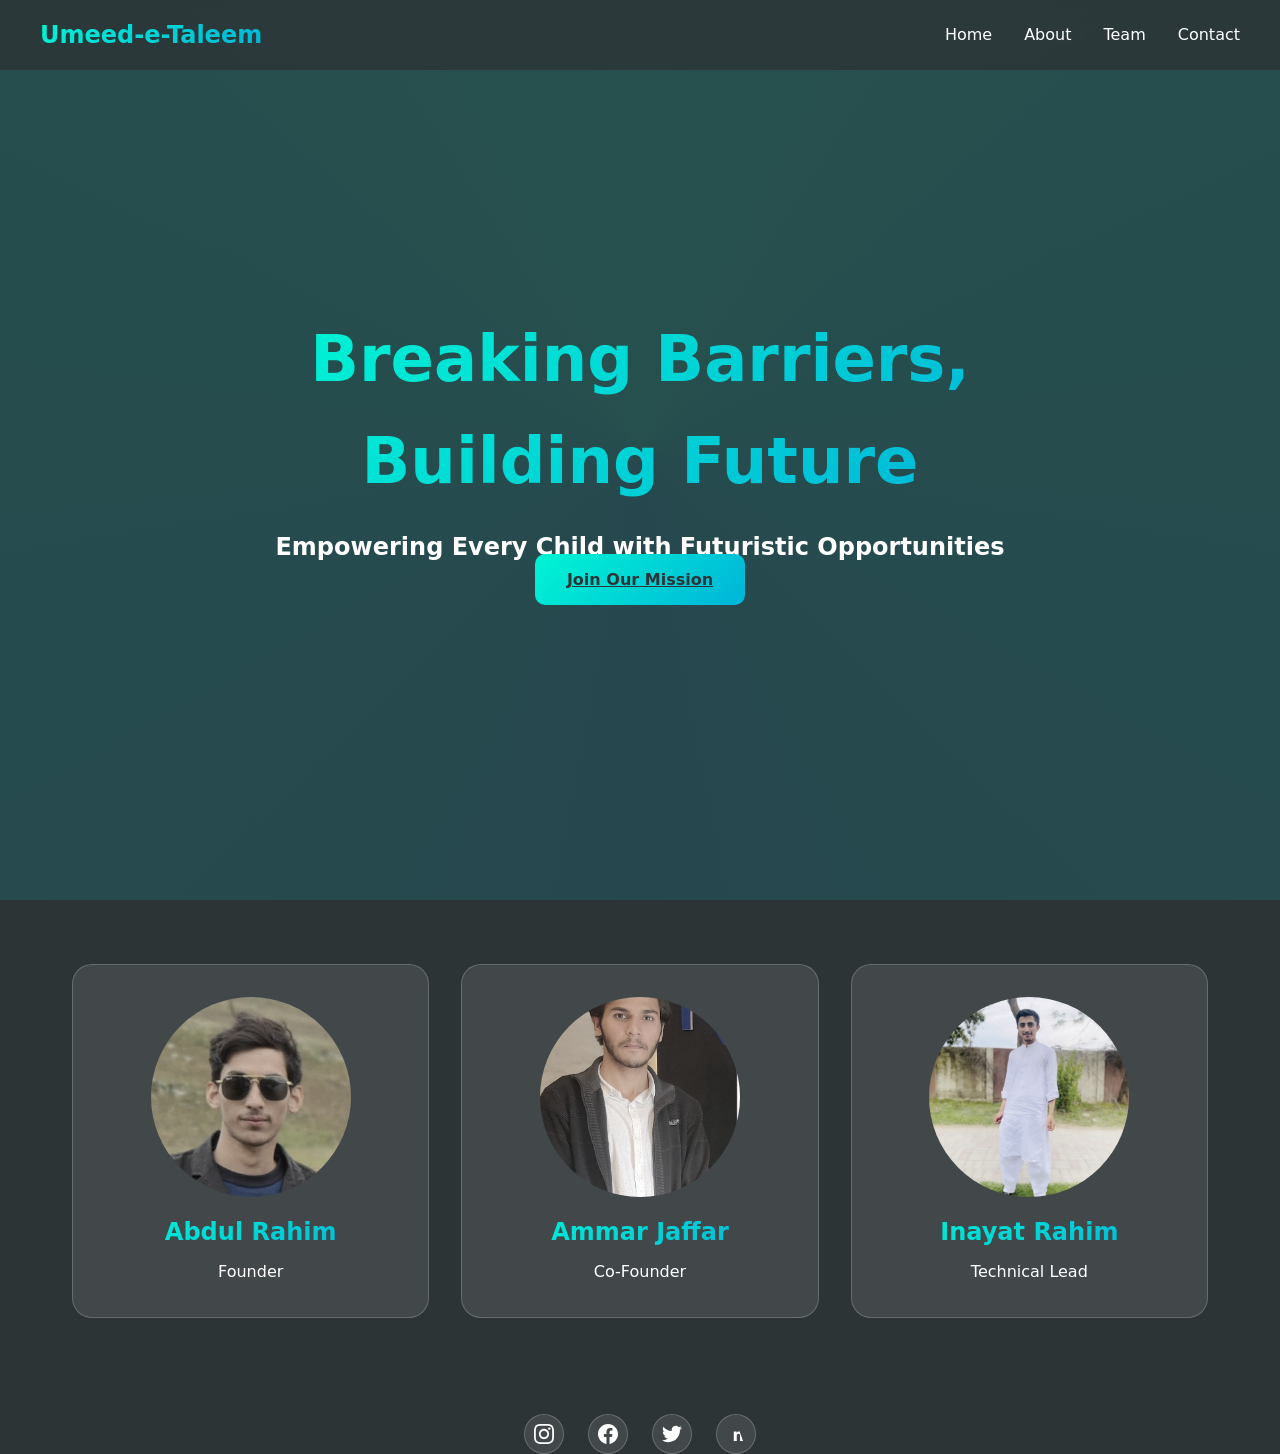
==== index.html @ 034bd218 "Rename code.html to index.html" ====
<!DOCTYPE html>
<html lang="en">
<head>
    <meta charset="UTF-8">
    <meta name="viewport" content="width=device-width, initial-scale=1.0">
    <title>Umeed-e-Taleem | Breaking Barriers, Building Future</title>
    <style>
        /* Modern CSS Reset */
        *, *::before, *::after {
            box-sizing: border-box;
            margin: 0;
            padding: 0;
        }

        :root {
            --primary: #2D3436;
            --accent: #00F5D4;
            --text: #ffffff;
            --gradient: linear-gradient(135deg, #00F5D4, #00B4D8);
            --glass: rgba(255, 255, 255, 0.1);
            --glass-border: rgba(255, 255, 255, 0.2);
        }

        @property --rotate {
            syntax: "<angle>";
            initial-value: 0deg;
            inherits: false;
        }

        body {
            font-family: 'Inter', system-ui, sans-serif;
            background: var(--primary);
            color: var(--text);
            line-height: 1.6;
            overflow-x: hidden;
        }

        /* Futuristic Navbar */
        .navbar {
            position: fixed;
            top: 0;
            width: 100%;
            backdrop-filter: blur(10px);
            background: rgba(45, 52, 54, 0.8);
            z-index: 1000;
            padding: 1rem;
        }

        .nav-container {
            max-width: 1200px;
            margin: 0 auto;
            display: flex;
            justify-content: space-between;
            align-items: center;
        }

        .logo {
            font-size: 1.5rem;
            font-weight: 700;
            background: var(--gradient);
            -webkit-background-clip: text;
            color: transparent;
        }

        .nav-links {
            display: flex;
            gap: 2rem;
            list-style: none;
        }

        .nav-links a {
            color: var(--text);
            text-decoration: none;
            position: relative;
            padding: 0.5rem 0;
        }

        .nav-links a::after {
            content: '';
            position: absolute;
            bottom: 0;
            left: 0;
            width: 100%;
            height: 2px;
            background: var(--gradient);
            transform: scaleX(0);
            transition: transform 0.3s ease;
        }

        .nav-links a:hover::after {
            transform: scaleX(1);
        }

        /* Hero Section */
        .hero {
            height: 100vh;
            display: flex;
            align-items: center;
            justify-content: center;
            position: relative;
            overflow: hidden;
        }

        .hero::before {
            content: '';
            position: absolute;
            width: 200%;
            height: 200%;
            background: conic-gradient(from var(--rotate), var(--accent), #00B4D8, var(--accent));
            animation: rotate 15s linear infinite;
            opacity: 0.15;
        }

        @keyframes rotate {
            to {
                --rotate: 360deg;
            }
        }

        .hero-content {
            text-align: center;
            z-index: 1;
            max-width: 800px;
            padding: 2rem;
        }

        .hero h1 {
            font-size: 4rem;
            margin-bottom: 1rem;
            background: var(--gradient);
            -webkit-background-clip: text;
            color: transparent;
        }

        /* Team Section */
        .team-container {
            display: grid;
            grid-template-columns: repeat(auto-fit, minmax(300px, 1fr));
            gap: 2rem;
            padding: 4rem 2rem;
            max-width: 1200px;
            margin: 0 auto;
        }

        .team-member {
            position: relative;
            background: var(--glass);
            border: 1px solid var(--glass-border);
            border-radius: 20px;
            padding: 2rem;
            backdrop-filter: blur(10px);
            transition: transform 0.3s ease;
        }

        .team-member:hover {
            transform: translateY(-10px);
        }

        .member-image {
            width: 200px;
            height: 200px;
            border-radius: 50%;
            margin: 0 auto 1rem;
            position: relative;
            overflow: hidden;
        }

        .member-image img {
            width: 100%;
            height: 100%;
            object-fit: cover;
            filter: grayscale(50%);
            transition: filter 0.3s ease;
        }

        .team-member:hover .member-image img {
            filter: grayscale(0%);
        }

        .member-info {
            text-align: center;
        }

        .member-info h3 {
            font-size: 1.5rem;
            margin-bottom: 0.5rem;
            background: var(--gradient);
            -webkit-background-clip: text;
            color: transparent;
        }

        /* Social Media Icons */
        .social-icons {
            display: flex;
            justify-content: center;
            gap: 1.5rem;
            margin-top: 2rem;
        }

        .social-icon {
            width: 40px;
            height: 40px;
            display: flex;
            align-items: center;
            justify-content: center;
            border-radius: 50%;
            background: var(--glass);
            border: 1px solid var(--glass-border);
            transition: transform 0.3s ease;
        }

        .social-icon:hover {
            transform: scale(1.2);
        }

        .social-icon svg {
            width: 20px;
            height: 20px;
            fill: var(--text);
        }

        /* Contact Form */
        .contact-form {
            max-width: 600px;
            margin: 4rem auto;
            padding: 2rem;
            background: var(--glass);
            border: 1px solid var(--glass-border);
            border-radius: 20px;
            backdrop-filter: blur(10px);
        }

        .form-group {
            margin-bottom: 1.5rem;
        }

        .form-group input,
        .form-group textarea {
            width: 100%;
            padding: 1rem;
            background: rgba(255, 255, 255, 0.05);
            border: 1px solid var(--glass-border);
            border-radius: 10px;
            color: var(--text);
            font-size: 1rem;
        }

        .form-group input:focus,
        .form-group textarea:focus {
            outline: none;
            border-color: var(--accent);
        }

        .btn {
            background: var(--gradient);
            color: var(--primary);
            padding: 1rem 2rem;
            border: none;
            border-radius: 10px;
            font-weight: bold;
            cursor: pointer;
            transition: transform 0.3s ease;
        }

        .btn:hover {
            transform: scale(1.05);
        }
    </style>
</head>
<body>
    <nav class="navbar">
        <div class="nav-container">
            <div class="logo">Umeed-e-Taleem</div>
            <ul class="nav-links">
                <li><a href="#home">Home</a></li>
                <li><a href="#about">About</a></li>
                <li><a href="#team">Team</a></li>
                <li><a href="#contact">Contact</a></li>
            </ul>
        </div>
    </nav>

    <section id="home" class="hero">
        <div class="hero-content">
            <h1>Breaking Barriers, Building Future</h1>
            <h2>Empowering Every Child with Futuristic Opportunities</h2>

            <a href="https://forms.gle/SZrfroZ43mqskNC88" target="_blank" class="btn">Join Our Mission</a>
        </div>
    </section>

    <section id="team" class="team-container">
        <div class="team-member">
            <div class="member-image">
                <img src="Rahim.jpg" alt="Abdul Rahim">
            </div>
            <div class="member-info">
                <h3>Abdul Rahim</h3>
                <p>Founder</p>
            </div>
        </div>
        <div class="team-member">
            <div class="member-image">
                <img src="Ammar.jpg" alt="Ammar Jaffar">
            </div>
            <div class="member-info">
                <h3>Ammar Jaffar</h3>
                <p>Co-Founder</p>
            </div>
        </div>
        <div class="team-member">
            <div class="member-image">
                <img src="me.jpg" alt="Inayat Rahim">
            </div>
            <div class="member-info">
                <h3>Inayat Rahim</h3>
                <p>Technical Lead</p>
            </div>
        </div>
    </section>

    <div class="social-icons">
        <a href="https://www.instagram.com/umeedetaleem.pk/" class="social-icon" target="_blank">
            <svg viewBox="0 0 24 24">
                <path d="M12 2.163c3.204 0 3.584.012 4.85.07 3.252.148 4.771 1.691 4.919 4.919.058 1.265.069 1.645.069 4.849 0 3.205-.012 3.584-.069 4.849-.149 3.225-1.664 4.771-4.919 4.919-1.266.058-1.644.07-4.85.07-3.204 0-3.584-.012-4.849-.07-3.26-.149-4.771-1.699-4.919-4.92-.058-1.265-.07-1.644-.07-4.849 0-3.204.013-3.583.07-4.849.149-3.227 1.664-4.771 4.919-4.919 1.266-.057 1.645-.069 4.849-.069zm0-2.163c-3.259 0-3.667.014-4.947.072-4.358.2-6.78 2.618-6.98 6.98-.059 1.281-.073 1.689-.073 4.948 0 3.259.014 3.668.072 4.948.2 4.358 2.618 6.78 6.98 6.98 1.281.058 1.689.072 4.948.072 3.259 0 3.668-.014 4.948-.072 4.354-.2 6.782-2.618 6.979-6.98.059-1.28.073-1.689.073-4.948 0-3.259-.014-3.667-.072-4.947-.196-4.354-2.617-6.78-6.979-6.98-1.281-.059-1.69-.073-4.949-.073zm0 5.838c-3.403 0-6.162 2.759-6.162 6.162s2.759 6.163 6.162 6.163 6.162-2.759 6.162-6.163c0-3.403-2.759-6.162-6.162-6.162zm0 10.162c-2.209 0-4-1.79-4-4 0-2.209 1.791-4 4-4s4 1.791 4 4c0 2.21-1.791 4-4 4zm6.406-11.845c-.796 0-1.441.645-1.441 1.44s.645 1.44 1.441 1.44c.795 0 1.439-.645 1.439-1.44s-.644-1.44-1.439-1.44z"/>
            </svg>
        </a>
        <a href="#" class="social-icon">
            <svg viewBox="0 0 24 24">
                <path d="M24 12.073c0-6.627-5.373-12-12-12s-12 5.373-12 12c0 5.99 4.388 10.954 10.125 11.854v-8.385H7.078v-3.47h3.047V9.43c0-3.007 1.792-4.669 4.533-4.669 1.312 0 2.686.235 2.686.235v2.953H15.83c-1.491 0-1.956.925-1.956 1.874v2.25h3.328l-.532 3.47h-2.796v8.385C19.612 23.027 24 18.062 24 12.073z"/>
            </svg>
        </a>
        <a href="https://www.facebook.com/umeedetaleem.pk/" class="social-icon" target="_blank">
            <svg viewBox="0 0 24 24">
                <path d="M23.953 4.57a10 10 0 01-2.825.775 4.958 4.958 0 002.163-2.723c-.951.555-2.005.959-3.127 1.184a4.92 4.92 0 00-8.384 4.482C7.69 8.095 4.067 6.13 1.64 3.162a4.822 4.822 0 00-.666 2.475c0 1.71.87 3.213 2.188 4.096a4.904 4.904 0 01-2.228-.616v.06a4.923 4.923 0 003.946 4.827 4.996 4.996 0 01-2.212.085 4.936 4.936 0 004.604 3.417 9.867 9.867 0 01-6.102 2.105c-.39 0-.779-.023-1.17-.067a13.995 13.995 0 007.557 2.209c9.053 0 13.998-7.496 13.998-13.985 0-.21 0-.42-.015-.63A9.935 9.935 0 0024 4.59z"/>
            </svg>
        </a>
        <a href="#" class="social-icon">
            <svg viewBox="0 0 24 24">
                <path d="M20.447 20.452h-3.554v-5.569c0-1.328-.027-3.037-1.852-3.037-1.853 0-2.136 1.445-2.136 2.939v5.667H9.351V9h3.414v1.561h.046c.477-.9 1.637-1.85 3.37-1.85 3.601
                <!-- Updated social icons section with consistent icon styles -->
    <div class="social-icons">
        <a href="https://twitter.com/umeedetaleem.pk/" class="social-icon" target="_blank">
            <svg viewBox="0 0 24 24">
                <path d="M12 2.163c3.204 0 3.584.012 4.85.07 3.252.148 4.771 1.691 4.919 4.919.058 1.265.069 1.645.069 4.849 0 3.205-.012 3.584-.069 4.849-.149 3.225-1.664 4.771-4.919 4.919-1.266.058-1.644.07-4.85.07-3.204 0-3.584-.012-4.849-.07-3.26-.149-4.771-1.699-4.919-4.92-.058-1.265-.07-1.644-.07-4.849 0-3.204.013-3.583.07-4.849.149-3.227 1.664-4.771 4.919-4.919 1.266-.057 1.645-.069 4.849-.069zm0-2.163c-3.259 0-3.667.014-4.947.072-4.358.2-6.78 2.618-6.98 6.98-.059 1.281-.073 1.689-.073 4.948 0 3.259.014 3.668.072 4.948.2 4.358 2.618 6.78 6.98 6.98 1.281.058 1.689.072 4.948.072 3.259 0 3.668-.014 4.948-.072 4.354-.2 6.782-2.618 6.979-6.98.059-1.28.073-1.689.073-4.948 0-3.259-.014-3.667-.072-4.947-.196-4.354-2.617-6.78-6.979-6.98-1.281-.059-1.69-.073-4.949-.073zm0 5.838c-3.403 0-6.162 2.759-6.162 6.162s2.759 6.163 6.162 6.163 6.162-2.759 6.162-6.163c0-3.403-2.759-6.162-6.162-6.162zm0 10.162c-2.209 0-4-1.79-4-4 0-2.209 1.791-4 4-4s4 1.791 4 4c0 2.21-1.791 4-4 4zm6.406-11.845c-.796 0-1.441.645-1.441 1.44s.645 1.44 1.441 1.44c.795 0 1.439-.645 1.439-1.44s-.644-1.44-1.439-1.44z"/>
            </svg>
        </a>
        <a href="#" class="social-icon">
            <svg viewBox="0 0 24 24">
                <path d="M24 12.073c0-6.627-5.373-12-12-12s-12 5.373-12 12c0 5.99 4.388 10.954 10.125 11.854v-8.385H7.078v-3.47h3.047V9.43c0-3.007 1.792-4.669 4.533-4.669 1.312 0 2.686.235 2.686.235v2.953H15.83c-1.491 0-1.956.925-1.956 1.874v2.25h3.328l-.532 3.47h-2.796v8.385C19.612 23.027 24 18.062 24 12.073z"/>
            </svg>
        </a>
        <svg xmlns="http://www.w3.org/2000/svg" x="0px" y="0px" width="20" height="50" viewBox="0 0 20 20">
<path d="M 9 4 C 6.2504839 4 4 6.2504839 4 9 L 4 41 C 4 43.749516 6.2504839 46 9 46 L 41 46 C 43.749516 46 46 43.749516 46 41 L 46 9 C 46 6.2504839 43.749516 4 41 4 L 9 4 z M 9 6 L 41 6 C 42.668484 6 44 7.3315161 44 9 L 44 41 C 44 42.668484 42.668484 44 41 44 L 9 44 C 7.3315161 44 6 42.668484 6 41 L 6 9 C 6 7.3315161 7.3315161 6 9 6 z M 14 11.011719 C 12.904779 11.011719 11.919219 11.339079 11.189453 11.953125 C 10.459687 12.567171 10.011719 13.484511 10.011719 14.466797 C 10.011719 16.333977 11.631285 17.789609 13.691406 17.933594 A 0.98809878 0.98809878 0 0 0 13.695312 17.935547 A 0.98809878 0.98809878 0 0 0 14 17.988281 C 16.27301 17.988281 17.988281 16.396083 17.988281 14.466797 A 0.98809878 0.98809878 0 0 0 17.986328 14.414062 C 17.884577 12.513831 16.190443 11.011719 14 11.011719 z M 14 12.988281 C 15.392231 12.988281 15.94197 13.610038 16.001953 14.492188 C 15.989803 15.348434 15.460091 16.011719 14 16.011719 C 12.614594 16.011719 11.988281 15.302225 11.988281 14.466797 C 11.988281 14.049083 12.140703 13.734298 12.460938 13.464844 C 12.78117 13.19539 13.295221 12.988281 14 12.988281 z M 11 19 A 1.0001 1.0001 0 0 0 10 20 L 10 39 A 1.0001 1.0001 0 0 0 11 40 L 17 40 A 1.0001 1.0001 0 0 0 18 39 L 18 33.134766 L 18 20 A 1.0001 1.0001 0 0 0 17 19 L 11 19 z M 20 19 A 1.0001 1.0001 0 0 0 19 20 L 19 39 A 1.0001 1.0001 0 0 0 20 40 L 26 40 A 1.0001 1.0001 0 0 0 27 39 L 27 29 C 27 28.170333 27.226394 27.345035 27.625 26.804688 C 28.023606 26.264339 28.526466 25.940057 29.482422 25.957031 C 30.468166 25.973981 30.989999 26.311669 31.384766 26.841797 C 31.779532 27.371924 32 28.166667 32 29 L 32 39 A 1.0001 1.0001 0 0 0 33 40 L 39 40 A 1.0001 1.0001 0 0 0 40 39 L 40 28.261719 C 40 25.300181 39.122788 22.95433 37.619141 21.367188 C 36.115493 19.780044 34.024172 19 31.8125 19 C 29.710483 19 28.110853 19.704889 27 20.423828 L 27 20 A 1.0001 1.0001 0 0 0 26 19 L 20 19 z M 12 21 L 16 21 L 16 33.134766 L 16 38 L 12 38 L 12 21 z M 21 21 L 25 21 L 25 22.560547 A 1.0001 1.0001 0 0 0 26.798828 23.162109 C 26.798828 23.162109 28.369194 21 31.8125 21 C 33.565828 21 35.069366 21.582581 36.167969 22.742188 C 37.266572 23.901794 38 25.688257 38 28.261719 L 38 38 L 34 38 L 34 29 C 34 27.833333 33.720468 26.627107 32.990234 25.646484 C 32.260001 24.665862 31.031834 23.983076 29.517578 23.957031 C 27.995534 23.930001 26.747519 24.626988 26.015625 25.619141 C 25.283731 26.611293 25 27.829667 25 29 L 25 38 L 21 38 L 21 21 z"></path>
</svg>
</a>
    </div>
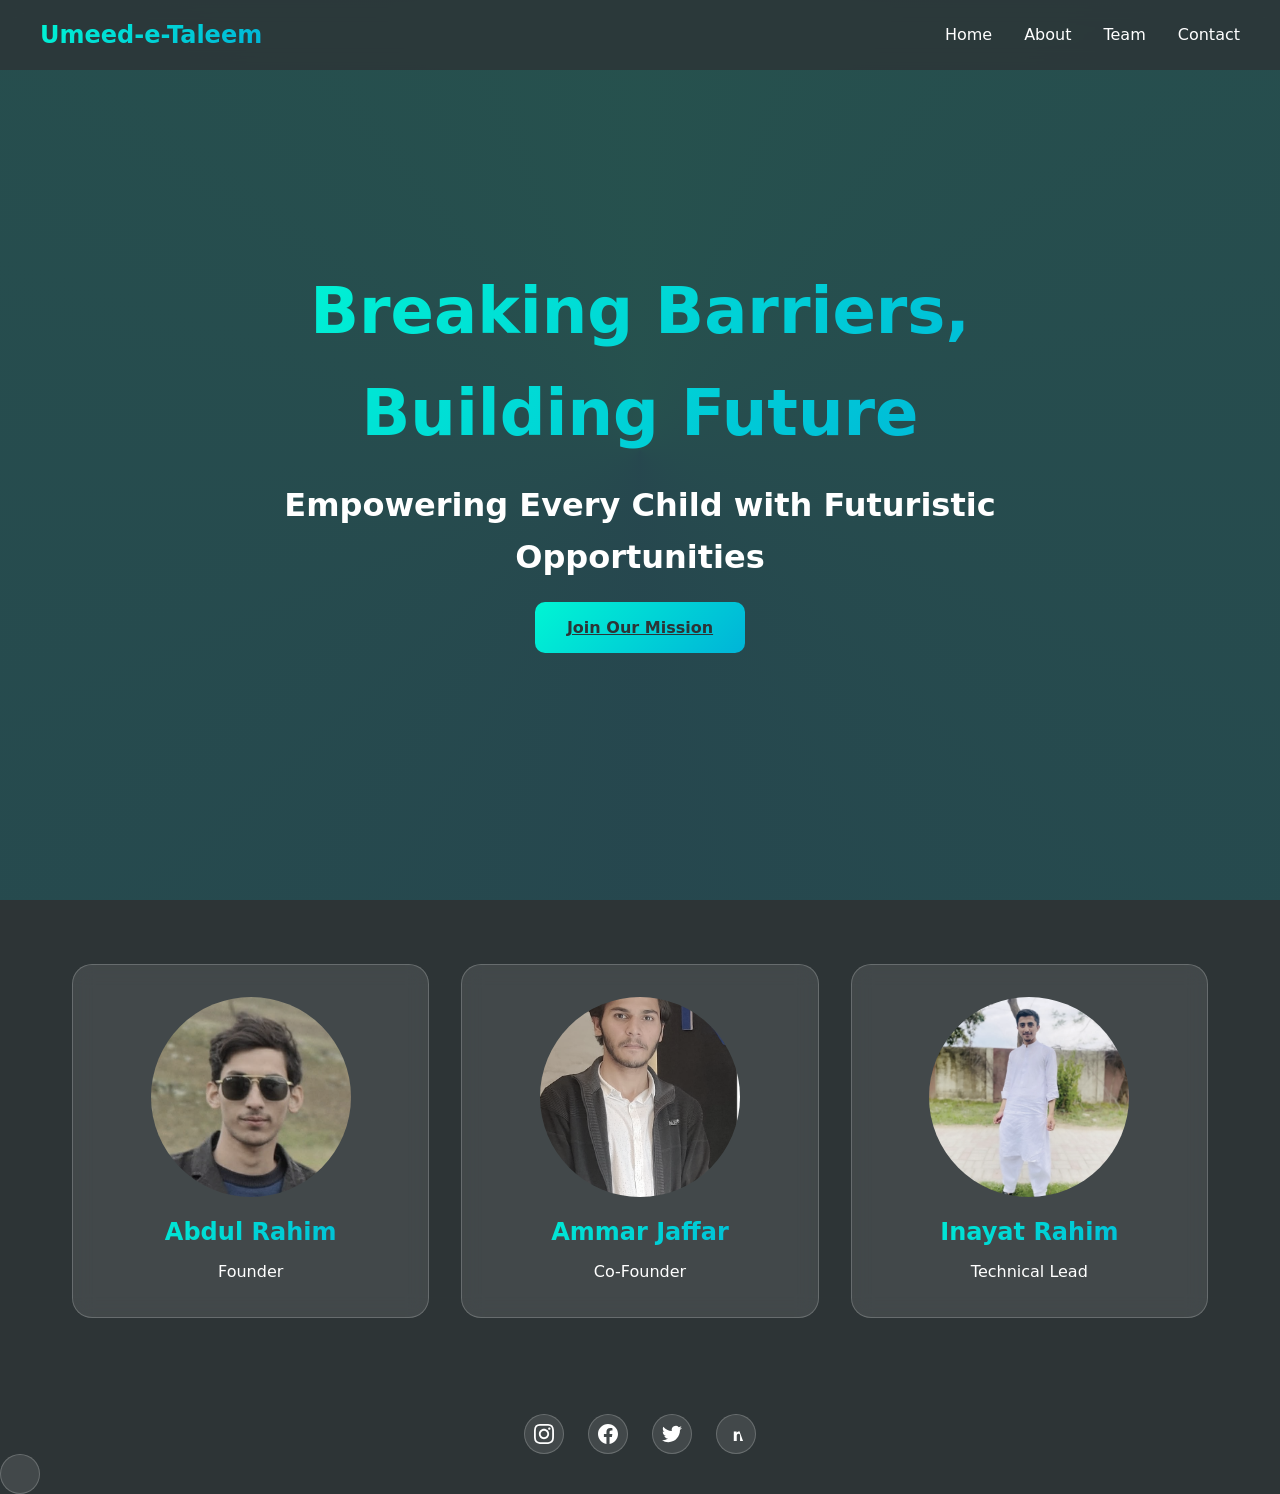
==== commit d3107bdb: "Update index.html" ====
--- a/index.html
+++ b/index.html
@@ -132,6 +132,11 @@
             color: transparent;
         }
 
+        .hero h2 {
+            font-size: 2rem;
+            margin-bottom: 2rem;
+        }
+
         /* Team Section */
         .team-container {
             display: grid;
@@ -264,6 +269,52 @@
 
         .btn:hover {
             transform: scale(1.05);
+        }
+
+        /* Responsive Styles */
+        @media (max-width: 768px) {
+            .hero h1 {
+                font-size: 2.5rem;
+            }
+
+            .hero h2 {
+                font-size: 1.5rem;
+            }
+
+            .nav-links {
+                gap: 1rem;
+            }
+
+            .logo {
+                font-size: 1.2rem;
+            }
+
+            .team-container {
+                grid-template-columns: repeat(auto-fit, minmax(250px, 1fr));
+            }
+        }
+
+        @media (max-width: 480px) {
+            .hero h1 {
+                font-size: 2rem;
+            }
+
+            .hero h2 {
+                font-size: 1.2rem;
+            }
+
+            .nav-links {
+                flex-direction: column;
+                gap: 0.5rem;
+            }
+
+            .logo {
+                font-size: 1rem;
+            }
+
+            .team-container {
+                grid-template-columns: repeat(auto-fit, minmax(200px, 1fr));
+            }
         }
     </style>
 </head>
@@ -284,7 +335,6 @@
         <div class="hero-content">
             <h1>Breaking Barriers, Building Future</h1>
             <h2>Empowering Every Child with Futuristic Opportunities</h2>
-
             <a href="https://forms.gle/SZrfroZ43mqskNC88" target="_blank" class="btn">Join Our Mission</a>
         </div>
     </section>
@@ -345,13 +395,4 @@
                 <path d="M12 2.163c3.204 0 3.584.012 4.85.07 3.252.148 4.771 1.691 4.919 4.919.058 1.265.069 1.645.069 4.849 0 3.205-.012 3.584-.069 4.849-.149 3.225-1.664 4.771-4.919 4.919-1.266.058-1.644.07-4.85.07-3.204 0-3.584-.012-4.849-.07-3.26-.149-4.771-1.699-4.919-4.92-.058-1.265-.07-1.644-.07-4.849 0-3.204.013-3.583.07-4.849.149-3.227 1.664-4.771 4.919-4.919 1.266-.057 1.645-.069 4.849-.069zm0-2.163c-3.259 0-3.667.014-4.947.072-4.358.2-6.78 2.618-6.98 6.98-.059 1.281-.073 1.689-.073 4.948 0 3.259.014 3.668.072 4.948.2 4.358 2.618 6.78 6.98 6.98 1.281.058 1.689.072 4.948.072 3.259 0 3.668-.014 4.948-.072 4.354-.2 6.782-2.618 6.979-6.98.059-1.28.073-1.689.073-4.948 0-3.259-.014-3.667-.072-4.947-.196-4.354-2.617-6.78-6.979-6.98-1.281-.059-1.69-.073-4.949-.073zm0 5.838c-3.403 0-6.162 2.759-6.162 6.162s2.759 6.163 6.162 6.163 6.162-2.759 6.162-6.163c0-3.403-2.759-6.162-6.162-6.162zm0 10.162c-2.209 0-4-1.79-4-4 0-2.209 1.791-4 4-4s4 1.791 4 4c0 2.21-1.791 4-4 4zm6.406-11.845c-.796 0-1.441.645-1.441 1.44s.645 1.44 1.441 1.44c.795 0 1.439-.645 1.439-1.44s-.644-1.44-1.439-1.44z"/>
             </svg>
         </a>
-        <a href="#" class="social-icon">
-            <svg viewBox="0 0 24 24">
-                <path d="M24 12.073c0-6.627-5.373-12-12-12s-12 5.373-12 12c0 5.99 4.388 10.954 10.125 11.854v-8.385H7.078v-3.47h3.047V9.43c0-3.007 1.792-4.669 4.533-4.669 1.312 0 2.686.235 2.686.235v2.953H15.83c-1.491 0-1.956.925-1.956 1.874v2.25h3.328l-.532 3.47h-2.796v8.385C19.612 23.027 24 18.062 24 12.073z"/>
-            </svg>
-        </a>
-        <svg xmlns="http://www.w3.org/2000/svg" x="0px" y="0px" width="20" height="50" viewBox="0 0 20 20">
-<path d="M 9 4 C 6.2504839 4 4 6.2504839 4 9 L 4 41 C 4 43.749516 6.2504839 46 9 46 L 41 46 C 43.749516 46 46 43.749516 46 41 L 46 9 C 46 6.2504839 43.749516 4 41 4 L 9 4 z M 9 6 L 41 6 C 42.668484 6 44 7.3315161 44 9 L 44 41 C 44 42.668484 42.668484 44 41 44 L 9 44 C 7.3315161 44 6 42.668484 6 41 L 6 9 C 6 7.3315161 7.3315161 6 9 6 z M 14 11.011719 C 12.904779 11.011719 11.919219 11.339079 11.189453 11.953125 C 10.459687 12.567171 10.011719 13.484511 10.011719 14.466797 C 10.011719 16.333977 11.631285 17.789609 13.691406 17.933594 A 0.98809878 0.98809878 0 0 0 13.695312 17.935547 A 0.98809878 0.98809878 0 0 0 14 17.988281 C 16.27301 17.988281 17.988281 16.396083 17.988281 14.466797 A 0.98809878 0.98809878 0 0 0 17.986328 14.414062 C 17.884577 12.513831 16.190443 11.011719 14 11.011719 z M 14 12.988281 C 15.392231 12.988281 15.94197 13.610038 16.001953 14.492188 C 15.989803 15.348434 15.460091 16.011719 14 16.011719 C 12.614594 16.011719 11.988281 15.302225 11.988281 14.466797 C 11.988281 14.049083 12.140703 13.734298 12.460938 13.464844 C 12.78117 13.19539 13.295221 12.988281 14 12.988281 z M 11 19 A 1.0001 1.0001 0 0 0 10 20 L 10 39 A 1.0001 1.0001 0 0 0 11 40 L 17 40 A 1.0001 1.0001 0 0 0 18 39 L 18 33.134766 L 18 20 A 1.0001 1.0001 0 0 0 17 19 L 11 19 z M 20 19 A 1.0001 1.0001 0 0 0 19 20 L 19 39 A 1.0001 1.0001 0 0 0 20 40 L 26 40 A 1.0001 1.0001 0 0 0 27 39 L 27 29 C 27 28.170333 27.226394 27.345035 27.625 26.804688 C 28.023606 26.264339 28.526466 25.940057 29.482422 25.957031 C 30.468166 25.973981 30.989999 26.311669 31.384766 26.841797 C 31.779532 27.371924 32 28.166667 32 29 L 32 39 A 1.0001 1.0001 0 0 0 33 40 L 39 40 A 1.0001 1.0001 0 0 0 40 39 L 40 28.261719 C 40 25.300181 39.122788 22.95433 37.619141 21.367188 C 36.115493 19.780044 34.024172 19 31.8125 19 C 29.710483 19 28.110853 19.704889 27 20.423828 L 27 20 A 1.0001 1.0001 0 0 0 26 19 L 20 19 z M 12 21 L 16 21 L 16 33.134766 L 16 38 L 12 38 L 12 21 z M 21 21 L 25 21 L 25 22.560547 A 1.0001 1.0001 0 0 0 26.798828 23.162109 C 26.798828 23.162109 28.369194 21 31.8125 21 C 33.565828 21 35.069366 21.582581 36.167969 22.742188 C 37.266572 23.901794 38 25.688257 38 28.261719 L 38 38 L 34 38 L 34 29 C 34 27.833333 33.720468 26.627107 32.990234 25.646484 C 32.260001 24.665862 31.031834 23.983076 29.517578 23.957031 C 27.995534 23.930001 26.747519 24.626988 26.015625 25.619141 C 25.283731 26.611293 25 27.829667 25 29 L 25 38 L 21 38 L 21 21 z"></path>
-</svg>
-</a>
     </div>
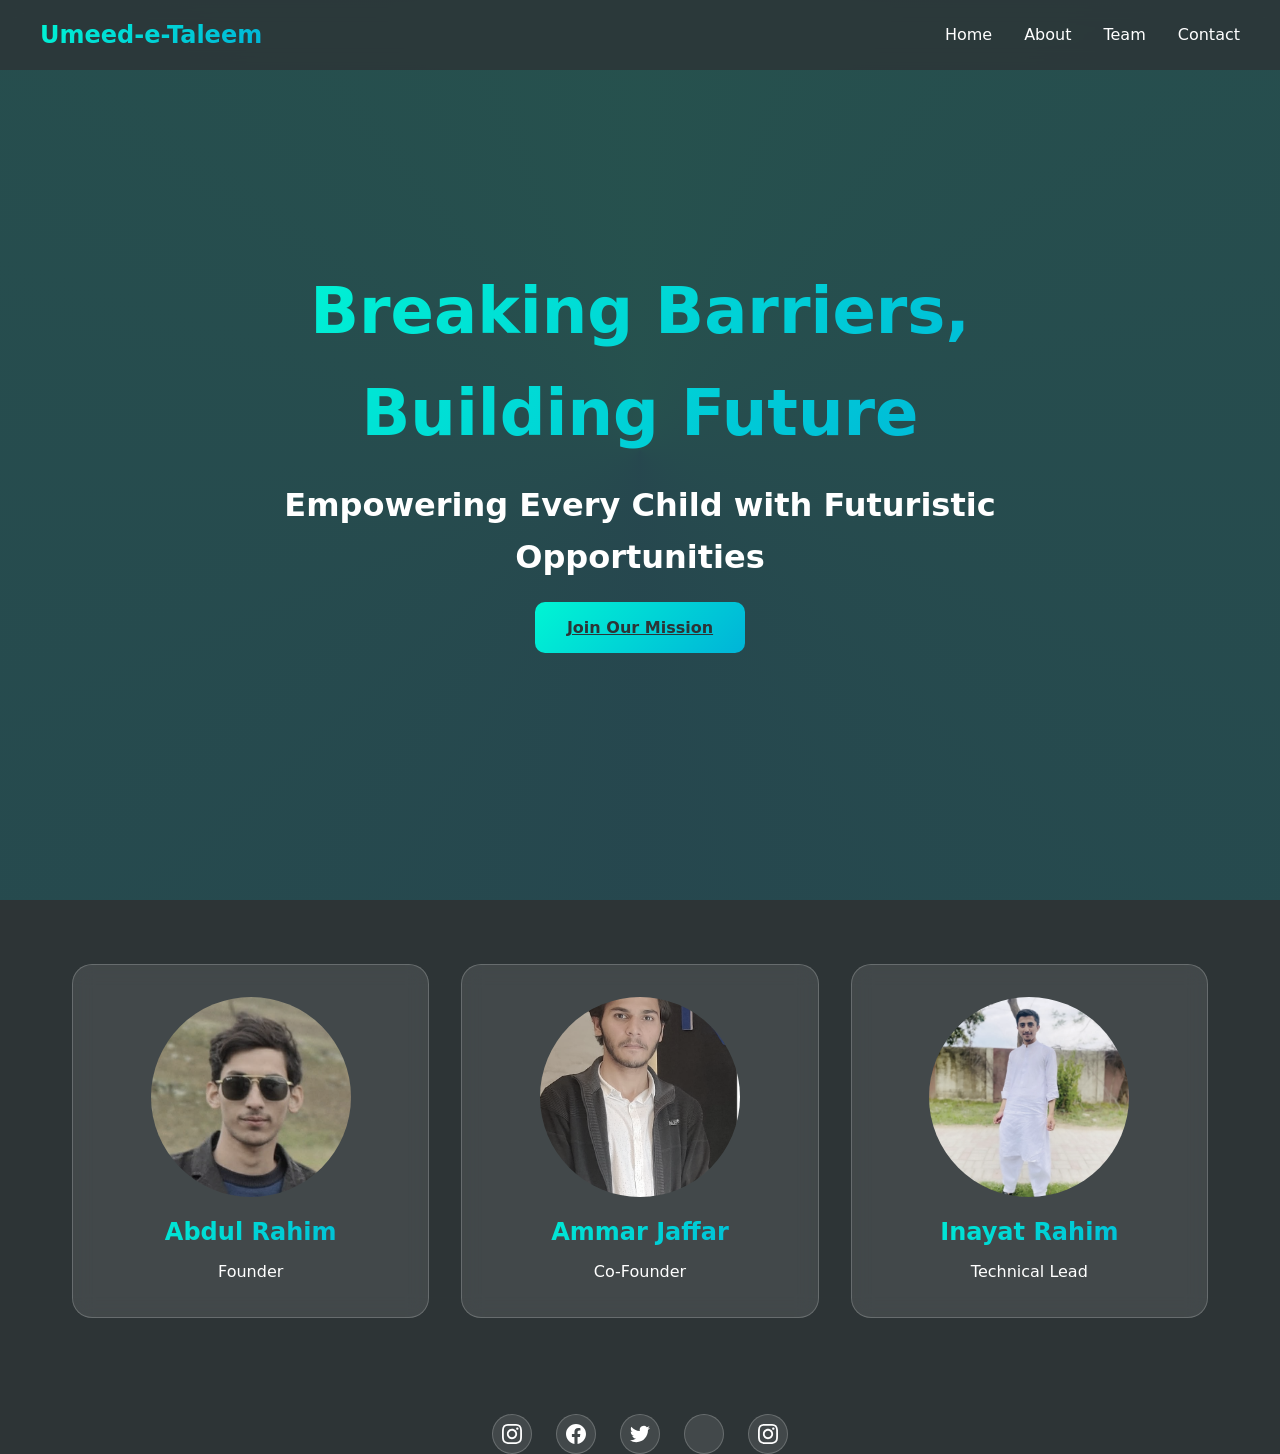
==== commit ce6d0958: "Update index.html" ====
--- a/index.html
+++ b/index.html
@@ -380,12 +380,12 @@
                 <path d="M24 12.073c0-6.627-5.373-12-12-12s-12 5.373-12 12c0 5.99 4.388 10.954 10.125 11.854v-8.385H7.078v-3.47h3.047V9.43c0-3.007 1.792-4.669 4.533-4.669 1.312 0 2.686.235 2.686.235v2.953H15.83c-1.491 0-1.956.925-1.956 1.874v2.25h3.328l-.532 3.47h-2.796v8.385C19.612 23.027 24 18.062 24 12.073z"/>
             </svg>
         </a>
-        <a href="https://www.facebook.com/umeedetaleem.pk/" class="social-icon" target="_blank">
+        <a href="" class="social-icon" target="_blank">
             <svg viewBox="0 0 24 24">
                 <path d="M23.953 4.57a10 10 0 01-2.825.775 4.958 4.958 0 002.163-2.723c-.951.555-2.005.959-3.127 1.184a4.92 4.92 0 00-8.384 4.482C7.69 8.095 4.067 6.13 1.64 3.162a4.822 4.822 0 00-.666 2.475c0 1.71.87 3.213 2.188 4.096a4.904 4.904 0 01-2.228-.616v.06a4.923 4.923 0 003.946 4.827 4.996 4.996 0 01-2.212.085 4.936 4.936 0 004.604 3.417 9.867 9.867 0 01-6.102 2.105c-.39 0-.779-.023-1.17-.067a13.995 13.995 0 007.557 2.209c9.053 0 13.998-7.496 13.998-13.985 0-.21 0-.42-.015-.63A9.935 9.935 0 0024 4.59z"/>
             </svg>
         </a>
-        <a href="#" class="social-icon">
+        <a href="https://www.facebook.com/share/14jmaQEFSB/" class="social-icon" target="_blank>
             <svg viewBox="0 0 24 24">
                 <path d="M20.447 20.452h-3.554v-5.569c0-1.328-.027-3.037-1.852-3.037-1.853 0-2.136 1.445-2.136 2.939v5.667H9.351V9h3.414v1.561h.046c.477-.9 1.637-1.85 3.37-1.85 3.601
                 <!-- Updated social icons section with consistent icon styles -->
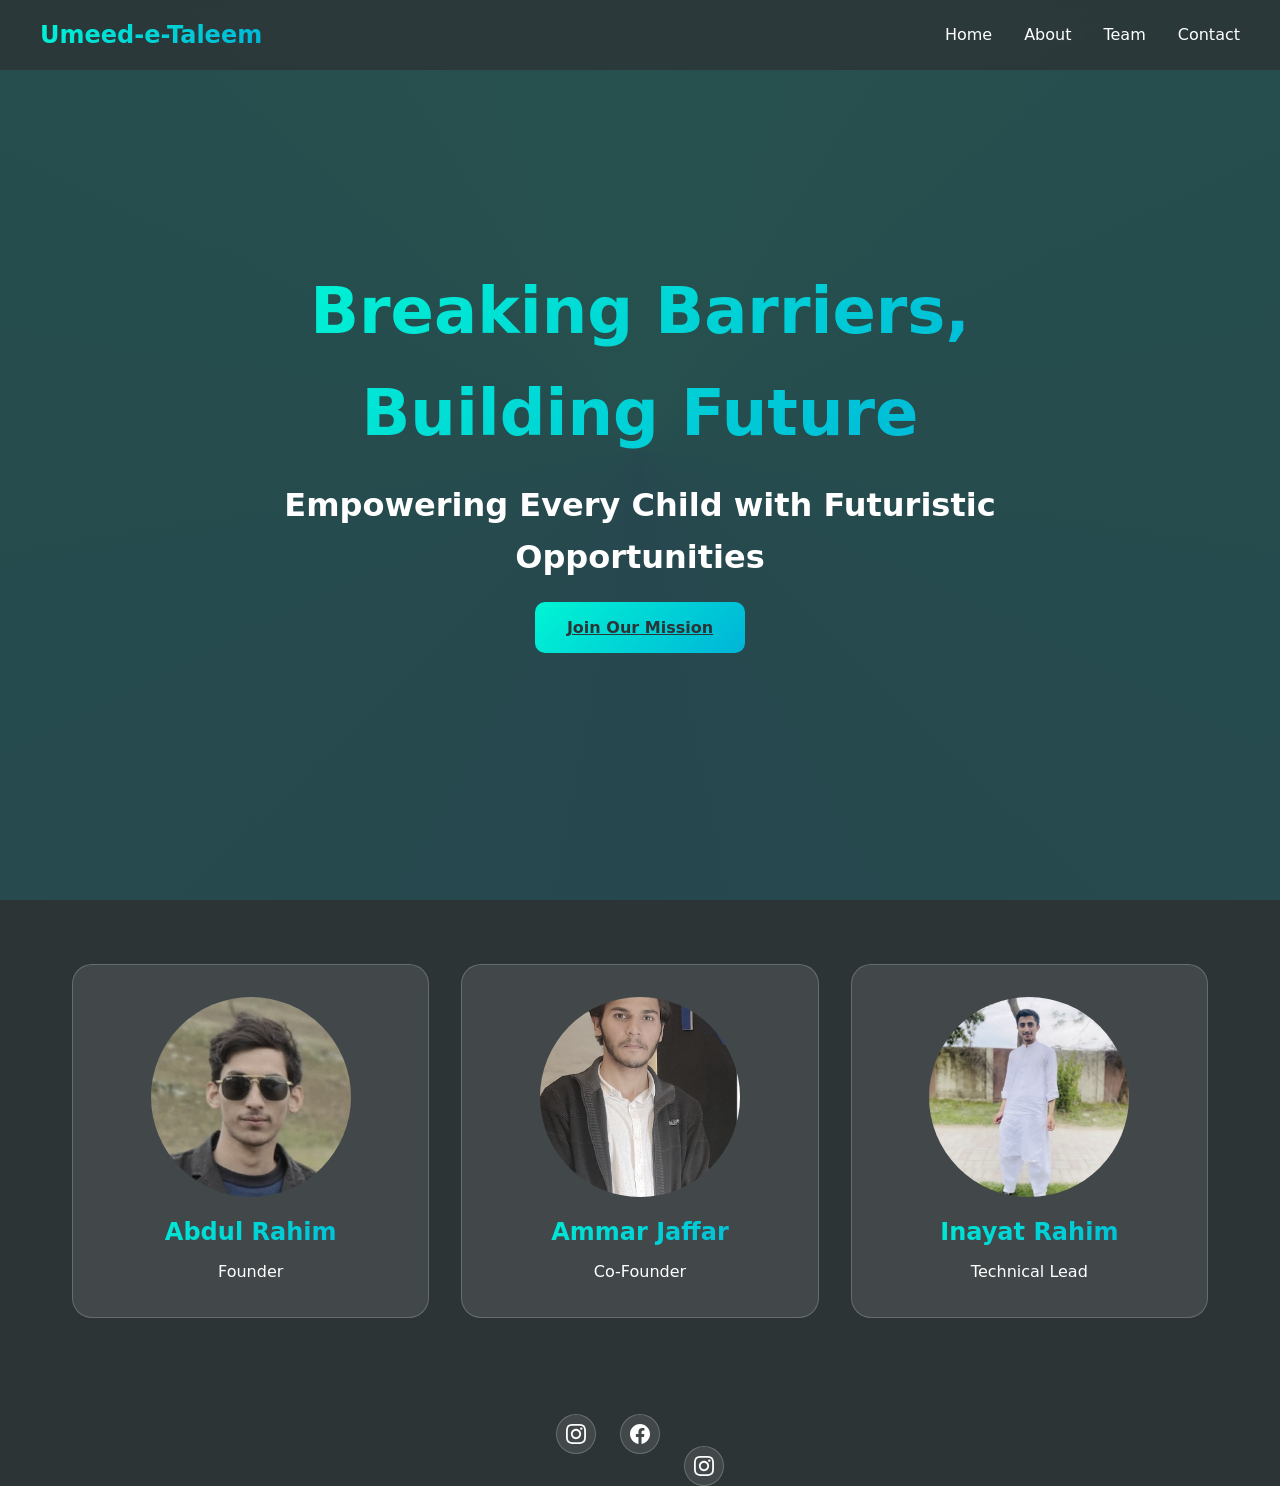
==== commit 9b7cc712: "Update index.html" ====
--- a/index.html
+++ b/index.html
@@ -375,20 +375,11 @@
                 <path d="M12 2.163c3.204 0 3.584.012 4.85.07 3.252.148 4.771 1.691 4.919 4.919.058 1.265.069 1.645.069 4.849 0 3.205-.012 3.584-.069 4.849-.149 3.225-1.664 4.771-4.919 4.919-1.266.058-1.644.07-4.85.07-3.204 0-3.584-.012-4.849-.07-3.26-.149-4.771-1.699-4.919-4.92-.058-1.265-.07-1.644-.07-4.849 0-3.204.013-3.583.07-4.849.149-3.227 1.664-4.771 4.919-4.919 1.266-.057 1.645-.069 4.849-.069zm0-2.163c-3.259 0-3.667.014-4.947.072-4.358.2-6.78 2.618-6.98 6.98-.059 1.281-.073 1.689-.073 4.948 0 3.259.014 3.668.072 4.948.2 4.358 2.618 6.78 6.98 6.98 1.281.058 1.689.072 4.948.072 3.259 0 3.668-.014 4.948-.072 4.354-.2 6.782-2.618 6.979-6.98.059-1.28.073-1.689.073-4.948 0-3.259-.014-3.667-.072-4.947-.196-4.354-2.617-6.78-6.979-6.98-1.281-.059-1.69-.073-4.949-.073zm0 5.838c-3.403 0-6.162 2.759-6.162 6.162s2.759 6.163 6.162 6.163 6.162-2.759 6.162-6.163c0-3.403-2.759-6.162-6.162-6.162zm0 10.162c-2.209 0-4-1.79-4-4 0-2.209 1.791-4 4-4s4 1.791 4 4c0 2.21-1.791 4-4 4zm6.406-11.845c-.796 0-1.441.645-1.441 1.44s.645 1.44 1.441 1.44c.795 0 1.439-.645 1.439-1.44s-.644-1.44-1.439-1.44z"/>
             </svg>
         </a>
-        <a href="#" class="social-icon">
+        <a href="https://www.facebook.com/share/14jmaQEFSB/" class="social-icon" target="_blank">
             <svg viewBox="0 0 24 24">
                 <path d="M24 12.073c0-6.627-5.373-12-12-12s-12 5.373-12 12c0 5.99 4.388 10.954 10.125 11.854v-8.385H7.078v-3.47h3.047V9.43c0-3.007 1.792-4.669 4.533-4.669 1.312 0 2.686.235 2.686.235v2.953H15.83c-1.491 0-1.956.925-1.956 1.874v2.25h3.328l-.532 3.47h-2.796v8.385C19.612 23.027 24 18.062 24 12.073z"/>
             </svg>
         </a>
-        <a href="" class="social-icon" target="_blank">
-            <svg viewBox="0 0 24 24">
-                <path d="M23.953 4.57a10 10 0 01-2.825.775 4.958 4.958 0 002.163-2.723c-.951.555-2.005.959-3.127 1.184a4.92 4.92 0 00-8.384 4.482C7.69 8.095 4.067 6.13 1.64 3.162a4.822 4.822 0 00-.666 2.475c0 1.71.87 3.213 2.188 4.096a4.904 4.904 0 01-2.228-.616v.06a4.923 4.923 0 003.946 4.827 4.996 4.996 0 01-2.212.085 4.936 4.936 0 004.604 3.417 9.867 9.867 0 01-6.102 2.105c-.39 0-.779-.023-1.17-.067a13.995 13.995 0 007.557 2.209c9.053 0 13.998-7.496 13.998-13.985 0-.21 0-.42-.015-.63A9.935 9.935 0 0024 4.59z"/>
-            </svg>
-        </a>
-        <a href="https://www.facebook.com/share/14jmaQEFSB/" class="social-icon" target="_blank>
-            <svg viewBox="0 0 24 24">
-                <path d="M20.447 20.452h-3.554v-5.569c0-1.328-.027-3.037-1.852-3.037-1.853 0-2.136 1.445-2.136 2.939v5.667H9.351V9h3.414v1.561h.046c.477-.9 1.637-1.85 3.37-1.85 3.601
-                <!-- Updated social icons section with consistent icon styles -->
     <div class="social-icons">
         <a href="https://twitter.com/umeedetaleem.pk/" class="social-icon" target="_blank">
             <svg viewBox="0 0 24 24">
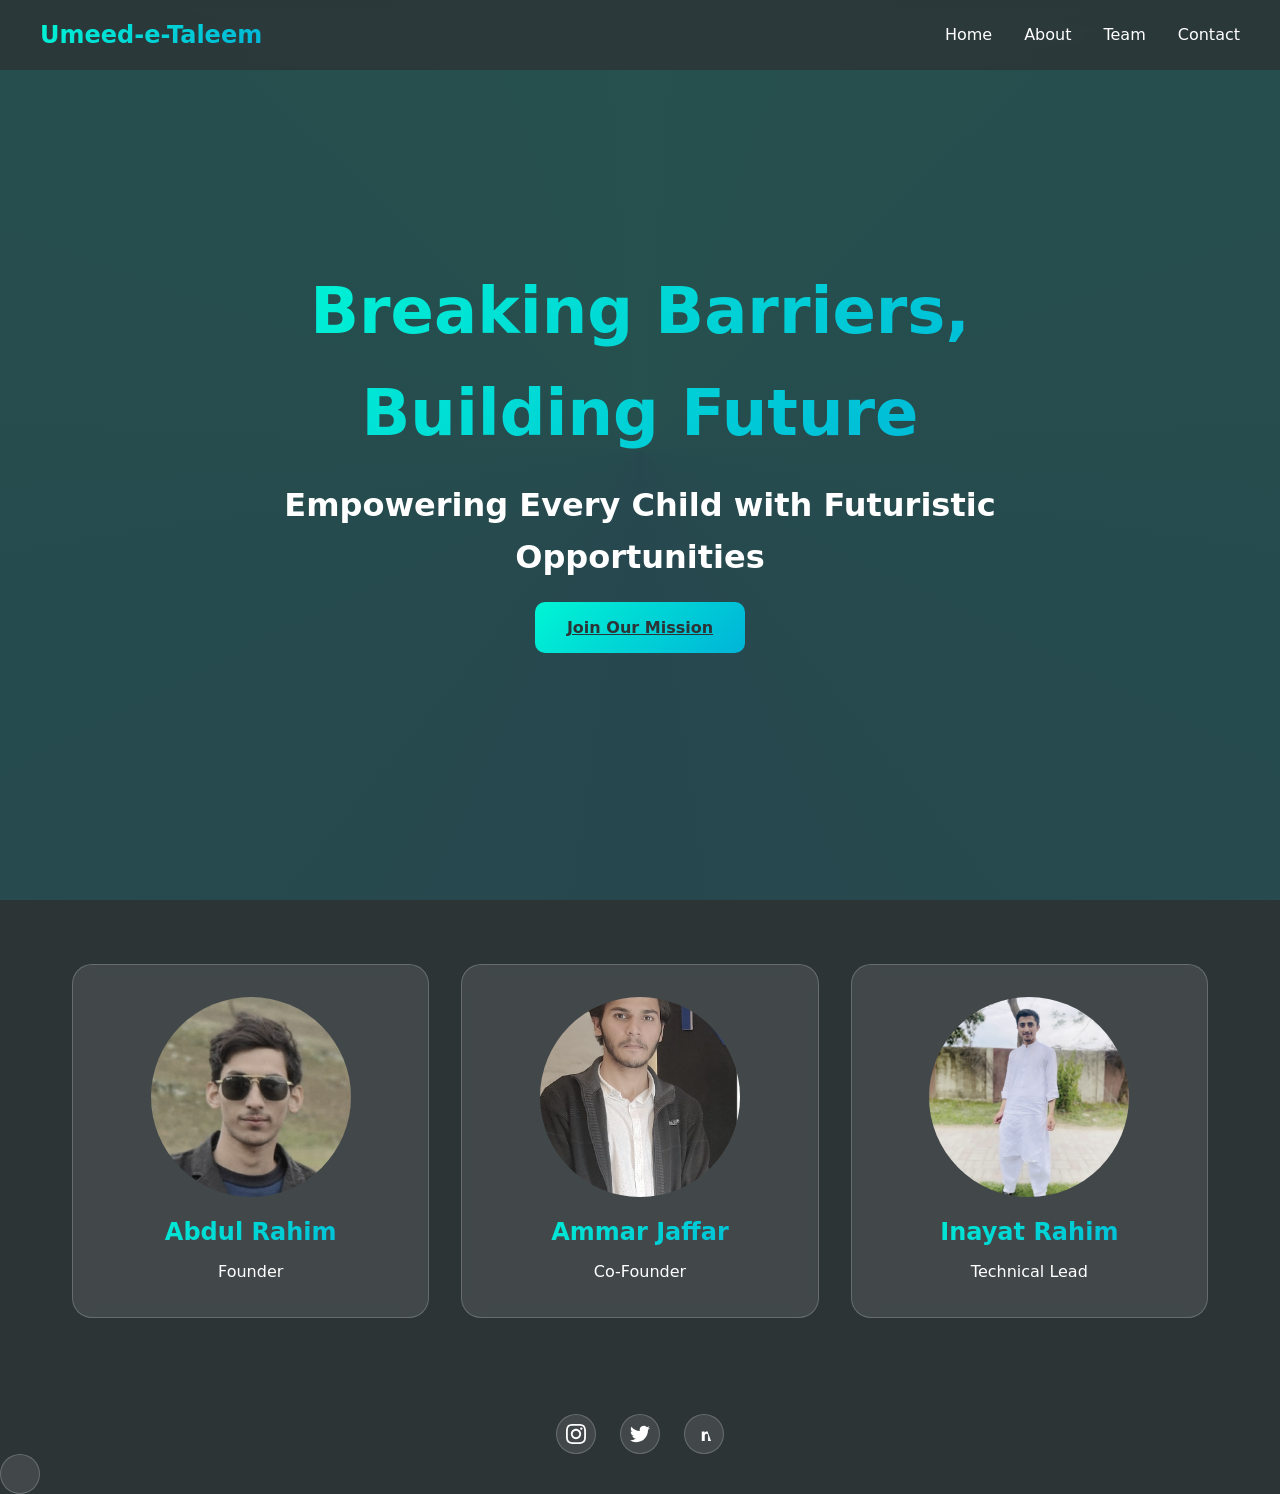
==== commit 117945fd: "Update index.html" ====
--- a/index.html
+++ b/index.html
@@ -375,11 +375,15 @@
                 <path d="M12 2.163c3.204 0 3.584.012 4.85.07 3.252.148 4.771 1.691 4.919 4.919.058 1.265.069 1.645.069 4.849 0 3.205-.012 3.584-.069 4.849-.149 3.225-1.664 4.771-4.919 4.919-1.266.058-1.644.07-4.85.07-3.204 0-3.584-.012-4.849-.07-3.26-.149-4.771-1.699-4.919-4.92-.058-1.265-.07-1.644-.07-4.849 0-3.204.013-3.583.07-4.849.149-3.227 1.664-4.771 4.919-4.919 1.266-.057 1.645-.069 4.849-.069zm0-2.163c-3.259 0-3.667.014-4.947.072-4.358.2-6.78 2.618-6.98 6.98-.059 1.281-.073 1.689-.073 4.948 0 3.259.014 3.668.072 4.948.2 4.358 2.618 6.78 6.98 6.98 1.281.058 1.689.072 4.948.072 3.259 0 3.668-.014 4.948-.072 4.354-.2 6.782-2.618 6.979-6.98.059-1.28.073-1.689.073-4.948 0-3.259-.014-3.667-.072-4.947-.196-4.354-2.617-6.78-6.979-6.98-1.281-.059-1.69-.073-4.949-.073zm0 5.838c-3.403 0-6.162 2.759-6.162 6.162s2.759 6.163 6.162 6.163 6.162-2.759 6.162-6.163c0-3.403-2.759-6.162-6.162-6.162zm0 10.162c-2.209 0-4-1.79-4-4 0-2.209 1.791-4 4-4s4 1.791 4 4c0 2.21-1.791 4-4 4zm6.406-11.845c-.796 0-1.441.645-1.441 1.44s.645 1.44 1.441 1.44c.795 0 1.439-.645 1.439-1.44s-.644-1.44-1.439-1.44z"/>
             </svg>
         </a>
-        <a href="https://www.facebook.com/share/14jmaQEFSB/" class="social-icon" target="_blank">
+        <a href="https://www.facebook.com/umeedetaleem.pk/" class="social-icon" target="_blank">
             <svg viewBox="0 0 24 24">
-                <path d="M24 12.073c0-6.627-5.373-12-12-12s-12 5.373-12 12c0 5.99 4.388 10.954 10.125 11.854v-8.385H7.078v-3.47h3.047V9.43c0-3.007 1.792-4.669 4.533-4.669 1.312 0 2.686.235 2.686.235v2.953H15.83c-1.491 0-1.956.925-1.956 1.874v2.25h3.328l-.532 3.47h-2.796v8.385C19.612 23.027 24 18.062 24 12.073z"/>
+                <path d="M23.953 4.57a10 10 0 01-2.825.775 4.958 4.958 0 002.163-2.723c-.951.555-2.005.959-3.127 1.184a4.92 4.92 0 00-8.384 4.482C7.69 8.095 4.067 6.13 1.64 3.162a4.822 4.822 0 00-.666 2.475c0 1.71.87 3.213 2.188 4.096a4.904 4.904 0 01-2.228-.616v.06a4.923 4.923 0 003.946 4.827 4.996 4.996 0 01-2.212.085 4.936 4.936 0 004.604 3.417 9.867 9.867 0 01-6.102 2.105c-.39 0-.779-.023-1.17-.067a13.995 13.995 0 007.557 2.209c9.053 0 13.998-7.496 13.998-13.985 0-.21 0-.42-.015-.63A9.935 9.935 0 0024 4.59z"/>
             </svg>
         </a>
+        <a href="#" class="social-icon">
+            <svg viewBox="0 0 24 24">
+                <path d="M20.447 20.452h-3.554v-5.569c0-1.328-.027-3.037-1.852-3.037-1.853 0-2.136 1.445-2.136 2.939v5.667H9.351V9h3.414v1.561h.046c.477-.9 1.637-1.85 3.37-1.85 3.601
+                <!-- Updated social icons section with consistent icon styles -->
     <div class="social-icons">
         <a href="https://twitter.com/umeedetaleem.pk/" class="social-icon" target="_blank">
             <svg viewBox="0 0 24 24">
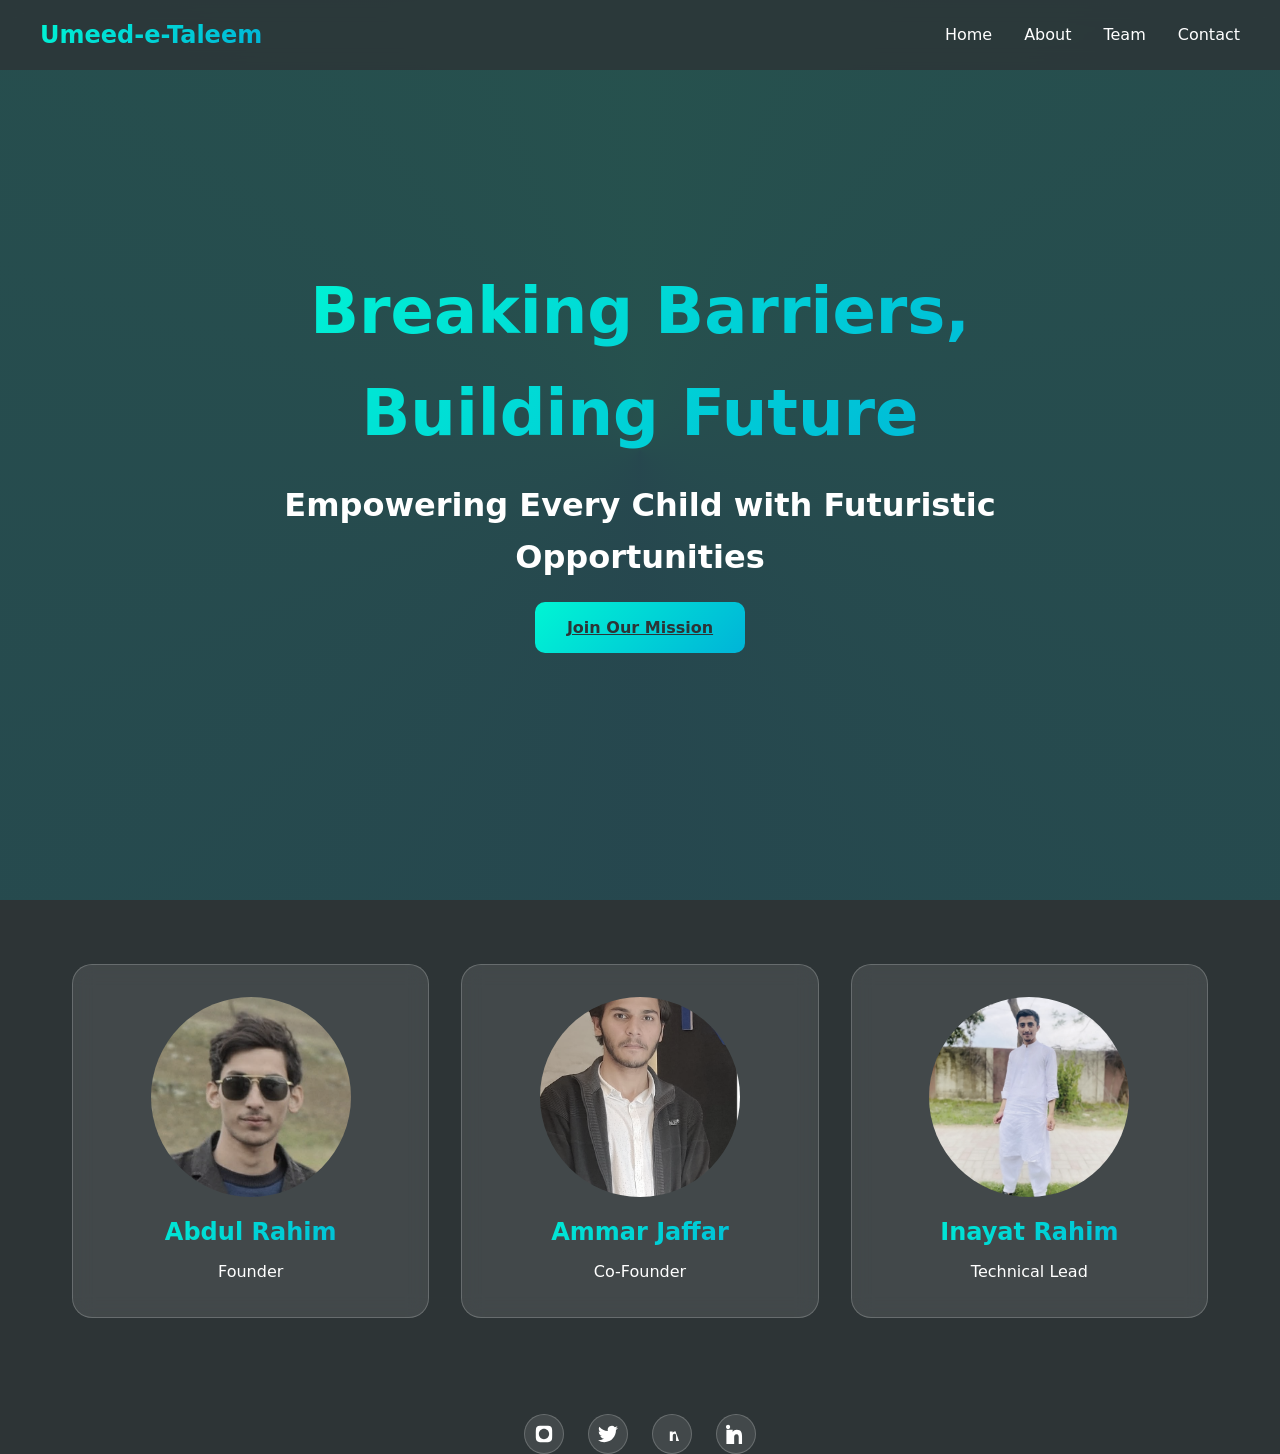
==== commit b7548c47: "Update index.html" ====
--- a/index.html
+++ b/index.html
@@ -370,24 +370,31 @@
     </section>
 
     <div class="social-icons">
-        <a href="https://www.instagram.com/umeedetaleem.pk/" class="social-icon" target="_blank">
-            <svg viewBox="0 0 24 24">
-                <path d="M12 2.163c3.204 0 3.584.012 4.85.07 3.252.148 4.771 1.691 4.919 4.919.058 1.265.069 1.645.069 4.849 0 3.205-.012 3.584-.069 4.849-.149 3.225-1.664 4.771-4.919 4.919-1.266.058-1.644.07-4.85.07-3.204 0-3.584-.012-4.849-.07-3.26-.149-4.771-1.699-4.919-4.92-.058-1.265-.07-1.644-.07-4.849 0-3.204.013-3.583.07-4.849.149-3.227 1.664-4.771 4.919-4.919 1.266-.057 1.645-.069 4.849-.069zm0-2.163c-3.259 0-3.667.014-4.947.072-4.358.2-6.78 2.618-6.98 6.98-.059 1.281-.073 1.689-.073 4.948 0 3.259.014 3.668.072 4.948.2 4.358 2.618 6.78 6.98 6.98 1.281.058 1.689.072 4.948.072 3.259 0 3.668-.014 4.948-.072 4.354-.2 6.782-2.618 6.979-6.98.059-1.28.073-1.689.073-4.948 0-3.259-.014-3.667-.072-4.947-.196-4.354-2.617-6.78-6.979-6.98-1.281-.059-1.69-.073-4.949-.073zm0 5.838c-3.403 0-6.162 2.759-6.162 6.162s2.759 6.163 6.162 6.163 6.162-2.759 6.162-6.163c0-3.403-2.759-6.162-6.162-6.162zm0 10.162c-2.209 0-4-1.79-4-4 0-2.209 1.791-4 4-4s4 1.791 4 4c0 2.21-1.791 4-4 4zm6.406-11.845c-.796 0-1.441.645-1.441 1.44s.645 1.44 1.441 1.44c.795 0 1.439-.645 1.439-1.44s-.644-1.44-1.439-1.44z"/>
-            </svg>
-        </a>
-        <a href="https://www.facebook.com/umeedetaleem.pk/" class="social-icon" target="_blank">
-            <svg viewBox="0 0 24 24">
-                <path d="M23.953 4.57a10 10 0 01-2.825.775 4.958 4.958 0 002.163-2.723c-.951.555-2.005.959-3.127 1.184a4.92 4.92 0 00-8.384 4.482C7.69 8.095 4.067 6.13 1.64 3.162a4.822 4.822 0 00-.666 2.475c0 1.71.87 3.213 2.188 4.096a4.904 4.904 0 01-2.228-.616v.06a4.923 4.923 0 003.946 4.827 4.996 4.996 0 01-2.212.085 4.936 4.936 0 004.604 3.417 9.867 9.867 0 01-6.102 2.105c-.39 0-.779-.023-1.17-.067a13.995 13.995 0 007.557 2.209c9.053 0 13.998-7.496 13.998-13.985 0-.21 0-.42-.015-.63A9.935 9.935 0 0024 4.59z"/>
-            </svg>
-        </a>
-        <a href="#" class="social-icon">
-            <svg viewBox="0 0 24 24">
-                <path d="M20.447 20.452h-3.554v-5.569c0-1.328-.027-3.037-1.852-3.037-1.853 0-2.136 1.445-2.136 2.939v5.667H9.351V9h3.414v1.561h.046c.477-.9 1.637-1.85 3.37-1.85 3.601
-                <!-- Updated social icons section with consistent icon styles -->
-    <div class="social-icons">
-        <a href="https://twitter.com/umeedetaleem.pk/" class="social-icon" target="_blank">
-            <svg viewBox="0 0 24 24">
-                <path d="M12 2.163c3.204 0 3.584.012 4.85.07 3.252.148 4.771 1.691 4.919 4.919.058 1.265.069 1.645.069 4.849 0 3.205-.012 3.584-.069 4.849-.149 3.225-1.664 4.771-4.919 4.919-1.266.058-1.644.07-4.85.07-3.204 0-3.584-.012-4.849-.07-3.26-.149-4.771-1.699-4.919-4.92-.058-1.265-.07-1.644-.07-4.849 0-3.204.013-3.583.07-4.849.149-3.227 1.664-4.771 4.919-4.919 1.266-.057 1.645-.069 4.849-.069zm0-2.163c-3.259 0-3.667.014-4.947.072-4.358.2-6.78 2.618-6.98 6.98-.059 1.281-.073 1.689-.073 4.948 0 3.259.014 3.668.072 4.948.2 4.358 2.618 6.78 6.98 6.98 1.281.058 1.689.072 4.948.072 3.259 0 3.668-.014 4.948-.072 4.354-.2 6.782-2.618 6.979-6.98.059-1.28.073-1.689.073-4.948 0-3.259-.014-3.667-.072-4.947-.196-4.354-2.617-6.78-6.979-6.98-1.281-.059-1.69-.073-4.949-.073zm0 5.838c-3.403 0-6.162 2.759-6.162 6.162s2.759 6.163 6.162 6.163 6.162-2.759 6.162-6.163c0-3.403-2.759-6.162-6.162-6.162zm0 10.162c-2.209 0-4-1.79-4-4 0-2.209 1.791-4 4-4s4 1.791 4 4c0 2.21-1.791 4-4 4zm6.406-11.845c-.796 0-1.441.645-1.441 1.44s.645 1.44 1.441 1.44c.795 0 1.439-.645 1.439-1.44s-.644-1.44-1.439-1.44z"/>
-            </svg>
-        </a>
-    </div>
+    <!-- Instagram -->
+    <a href="https://www.instagram.com/umeedetaleem.pk/" class="social-icon" target="_blank">
+        <svg viewBox="0 0 24 24">
+            <path d="M12 2.163c3.204 0 3.584.012 4.85.07 3.252.148 4.771 1.691 4.919 4.919.058 1.265.069 1.645.069 4.849 0 3.205-.012 3.584-.069 4.849-.149 3.225-1.664 4.771-4.919 4.919-1.266.058-1.644.07-4.85.07-3.204 0-3.584-.012-4.849-.07-3.26-.149-4.771-1.699-4.919-4.92-.058-1.265-.07-1.644-.07-4.849 0-3.204.013-3.583.07-4.849.149-3.227 1.664-4.771 4.919-4.919 1.266-.057 1.645-.069 4.849-.069zM12 5.838c-3.403 0-6.162 2.759-6.162 6.162s2.759 6.163 6.162 6.163 6.162-2.759 6.162-6.163c0-3.403-2.759-6.162-6.162-6.162z"/>
+        </svg>
+    </a>
+
+    <!-- Facebook -->
+    <a href="https://www.facebook.com/umeedetaleem.pk/" class="social-icon" target="_blank">
+        <svg viewBox="0 0 24 24">
+            <path d="M23.953 4.57a10 10 0 01-2.825.775 4.958 4.958 0 002.163-2.723c-.951.555-2.005.959-3.127 1.184a4.92 4.92 0 00-8.384 4.482C7.69 8.095 4.067 6.13 1.64 3.162a4.822 4.822 0 00-.666 2.475c0 1.71.87 3.213 2.188 4.096a4.904 4.904 0 01-2.228-.616v.06a4.923 4.923 0 003.946 4.827 4.996 4.996 0 01-2.212.085 4.936 4.936 0 004.604 3.417 9.867 9.867 0 01-6.102 2.105c-.39 0-.779-.023-1.17-.067a13.995 13.995 0 007.557 2.209c9.053 0 13.998-7.496 13.998-13.985 0-.21 0-.42-.015-.63A9.935 9.935 0 0024 4.59z"/>
+        </svg>
+    </a>
+
+    <!-- Twitter -->
+    <a href="https://twitter.com/umeedetaleem.pk/" class="social-icon" target="_blank">
+        <svg viewBox="0 0 24 24">
+            <path d="M20.447 20.452h-3.554v-5.569c0-1.328-.027-3.037-1.852-3.037-1.853 0-2.136 1.445-2.136 2.939v5.667H9.351V9h3.414v1.561h.046c.477-.9 1.637-1.85 3.37-1.85 3.601"/>
+        </svg>
+    </a>
+
+    <!-- LinkedIn -->
+    <a href="https://www.linkedin.com/company/umeedetaleem/" class="social-icon" target="_blank">
+        <svg viewBox="0 0 24 24">
+            <path d="M4.98 3.5c0 1.38-1.11 2.5-2.48 2.5S0 4.88 0 3.5 1.11 1 2.5 1s2.48 1.11 2.48 2.5zM.5 24V7h4v17h-4zm7.5 0h-4V7h4v2.5h.06c.56-.9 1.94-2.5 4.94-2.5 5.28 0 6.25 3.47 6.25 7.99V24h-4v-7.6c0-1.82-.03-4.15-2.53-4.15s-2.92 1.98-2.92 4.03V24z"/>
+        </svg>
+    </a>
+</div>
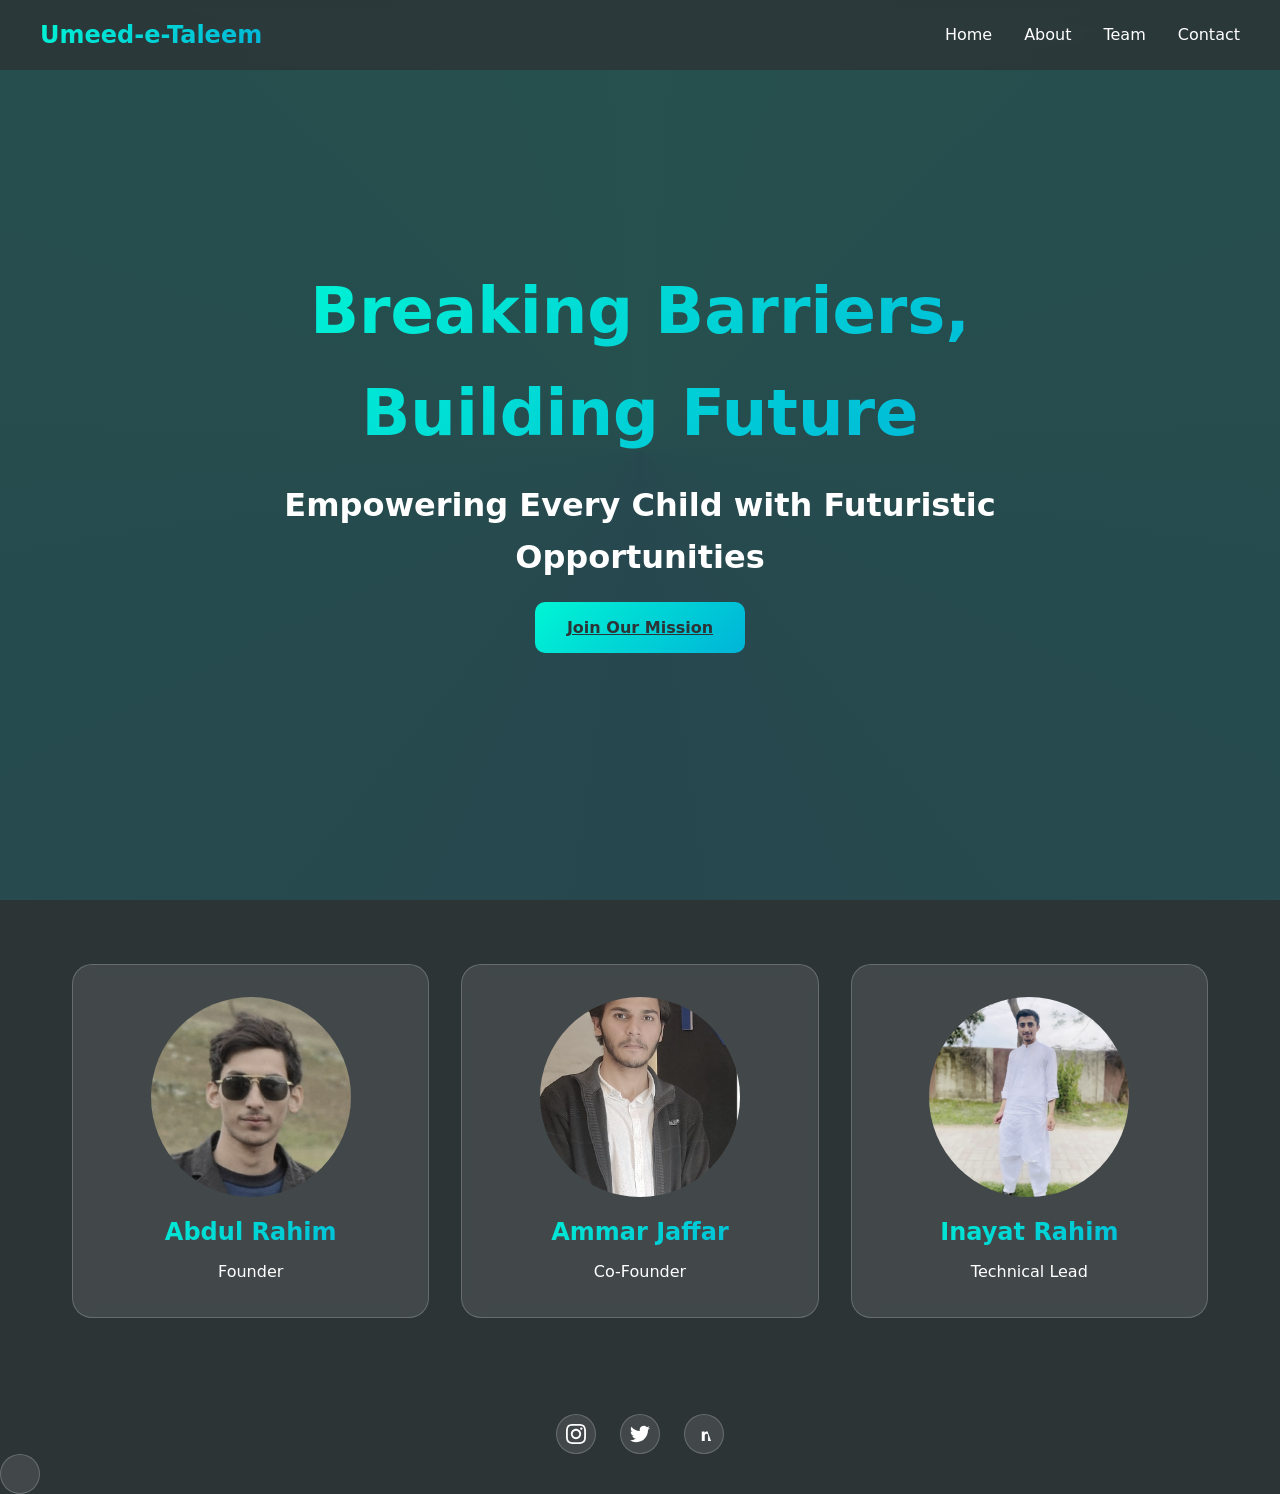
==== commit 8d860b35: "Update index.html" ====
--- a/index.html
+++ b/index.html
@@ -369,32 +369,26 @@
         </div>
     </section>
 
+     <div class="social-icons">
+        <a href="https://www.instagram.com/umeedetaleem.pk/" class="social-icon" target="_blank">
+            <svg viewBox="0 0 24 24">
+                <path d="M12 2.163c3.204 0 3.584.012 4.85.07 3.252.148 4.771 1.691 4.919 4.919.058 1.265.069 1.645.069 4.849 0 3.205-.012 3.584-.069 4.849-.149 3.225-1.664 4.771-4.919 4.919-1.266.058-1.644.07-4.85.07-3.204 0-3.584-.012-4.849-.07-3.26-.149-4.771-1.699-4.919-4.92-.058-1.265-.07-1.644-.07-4.849 0-3.204.013-3.583.07-4.849.149-3.227 1.664-4.771 4.919-4.919 1.266-.057 1.645-.069 4.849-.069zm0-2.163c-3.259 0-3.667.014-4.947.072-4.358.2-6.78 2.618-6.98 6.98-.059 1.281-.073 1.689-.073 4.948 0 3.259.014 3.668.072 4.948.2 4.358 2.618 6.78 6.98 6.98 1.281.058 1.689.072 4.948.072 3.259 0 3.668-.014 4.948-.072 4.354-.2 6.782-2.618 6.979-6.98.059-1.28.073-1.689.073-4.948 0-3.259-.014-3.667-.072-4.947-.196-4.354-2.617-6.78-6.979-6.98-1.281-.059-1.69-.073-4.949-.073zm0 5.838c-3.403 0-6.162 2.759-6.162 6.162s2.759 6.163 6.162 6.163 6.162-2.759 6.162-6.163c0-3.403-2.759-6.162-6.162-6.162zm0 10.162c-2.209 0-4-1.79-4-4 0-2.209 1.791-4 4-4s4 1.791 4 4c0 2.21-1.791 4-4 4zm6.406-11.845c-.796 0-1.441.645-1.441 1.44s.645 1.44 1.441 1.44c.795 0 1.439-.645 1.439-1.44s-.644-1.44-1.439-1.44z"/>
+            </svg>
+        </a>
+        <a href="https://www.facebook.com/umeedetaleem.pk/" class="social-icon" target="_blank">
+            <svg viewBox="0 0 24 24">
+                <path d="M23.953 4.57a10 10 0 01-2.825.775 4.958 4.958 0 002.163-2.723c-.951.555-2.005.959-3.127 1.184a4.92 4.92 0 00-8.384 4.482C7.69 8.095 4.067 6.13 1.64 3.162a4.822 4.822 0 00-.666 2.475c0 1.71.87 3.213 2.188 4.096a4.904 4.904 0 01-2.228-.616v.06a4.923 4.923 0 003.946 4.827 4.996 4.996 0 01-2.212.085 4.936 4.936 0 004.604 3.417 9.867 9.867 0 01-6.102 2.105c-.39 0-.779-.023-1.17-.067a13.995 13.995 0 007.557 2.209c9.053 0 13.998-7.496 13.998-13.985 0-.21 0-.42-.015-.63A9.935 9.935 0 0024 4.59z"/>
+            </svg>
+        </a>
+        <a href="#" class="social-icon">
+            <svg viewBox="0 0 24 24">
+                <path d="M20.447 20.452h-3.554v-5.569c0-1.328-.027-3.037-1.852-3.037-1.853 0-2.136 1.445-2.136 2.939v5.667H9.351V9h3.414v1.561h.046c.477-.9 1.637-1.85 3.37-1.85 3.601
+                <!-- Updated social icons section with consistent icon styles -->
     <div class="social-icons">
-    <!-- Instagram -->
-    <a href="https://www.instagram.com/umeedetaleem.pk/" class="social-icon" target="_blank">
-        <svg viewBox="0 0 24 24">
-            <path d="M12 2.163c3.204 0 3.584.012 4.85.07 3.252.148 4.771 1.691 4.919 4.919.058 1.265.069 1.645.069 4.849 0 3.205-.012 3.584-.069 4.849-.149 3.225-1.664 4.771-4.919 4.919-1.266.058-1.644.07-4.85.07-3.204 0-3.584-.012-4.849-.07-3.26-.149-4.771-1.699-4.919-4.92-.058-1.265-.07-1.644-.07-4.849 0-3.204.013-3.583.07-4.849.149-3.227 1.664-4.771 4.919-4.919 1.266-.057 1.645-.069 4.849-.069zM12 5.838c-3.403 0-6.162 2.759-6.162 6.162s2.759 6.163 6.162 6.163 6.162-2.759 6.162-6.163c0-3.403-2.759-6.162-6.162-6.162z"/>
-        </svg>
-    </a>
-
-    <!-- Facebook -->
-    <a href="https://www.facebook.com/umeedetaleem.pk/" class="social-icon" target="_blank">
-        <svg viewBox="0 0 24 24">
-            <path d="M23.953 4.57a10 10 0 01-2.825.775 4.958 4.958 0 002.163-2.723c-.951.555-2.005.959-3.127 1.184a4.92 4.92 0 00-8.384 4.482C7.69 8.095 4.067 6.13 1.64 3.162a4.822 4.822 0 00-.666 2.475c0 1.71.87 3.213 2.188 4.096a4.904 4.904 0 01-2.228-.616v.06a4.923 4.923 0 003.946 4.827 4.996 4.996 0 01-2.212.085 4.936 4.936 0 004.604 3.417 9.867 9.867 0 01-6.102 2.105c-.39 0-.779-.023-1.17-.067a13.995 13.995 0 007.557 2.209c9.053 0 13.998-7.496 13.998-13.985 0-.21 0-.42-.015-.63A9.935 9.935 0 0024 4.59z"/>
-        </svg>
-    </a>
-
-    <!-- Twitter -->
-    <a href="https://twitter.com/umeedetaleem.pk/" class="social-icon" target="_blank">
-        <svg viewBox="0 0 24 24">
-            <path d="M20.447 20.452h-3.554v-5.569c0-1.328-.027-3.037-1.852-3.037-1.853 0-2.136 1.445-2.136 2.939v5.667H9.351V9h3.414v1.561h.046c.477-.9 1.637-1.85 3.37-1.85 3.601"/>
-        </svg>
-    </a>
-
-    <!-- LinkedIn -->
-    <a href="https://www.linkedin.com/company/umeedetaleem/" class="social-icon" target="_blank">
-        <svg viewBox="0 0 24 24">
-            <path d="M4.98 3.5c0 1.38-1.11 2.5-2.48 2.5S0 4.88 0 3.5 1.11 1 2.5 1s2.48 1.11 2.48 2.5zM.5 24V7h4v17h-4zm7.5 0h-4V7h4v2.5h.06c.56-.9 1.94-2.5 4.94-2.5 5.28 0 6.25 3.47 6.25 7.99V24h-4v-7.6c0-1.82-.03-4.15-2.53-4.15s-2.92 1.98-2.92 4.03V24z"/>
-        </svg>
-    </a>
-</div>
+        <a href="https://twitter.com/umeedetaleem.pk/" class="social-icon" target="_blank">
+            <svg viewBox="0 0 24 24">
+                <path d="M12 2.163c3.204 0 3.584.012 4.85.07 3.252.148 4.771 1.691 4.919 4.919.058 1.265.069 1.645.069 4.849 0 3.205-.012 3.584-.069 4.849-.149 3.225-1.664 4.771-4.919 4.919-1.266.058-1.644.07-4.85.07-3.204 0-3.584-.012-4.849-.07-3.26-.149-4.771-1.699-4.919-4.92-.058-1.265-.07-1.644-.07-4.849 0-3.204.013-3.583.07-4.849.149-3.227 1.664-4.771 4.919-4.919 1.266-.057 1.645-.069 4.849-.069zm0-2.163c-3.259 0-3.667.014-4.947.072-4.358.2-6.78 2.618-6.98 6.98-.059 1.281-.073 1.689-.073 4.948 0 3.259.014 3.668.072 4.948.2 4.358 2.618 6.78 6.98 6.98 1.281.058 1.689.072 4.948.072 3.259 0 3.668-.014 4.948-.072 4.354-.2 6.782-2.618 6.979-6.98.059-1.28.073-1.689.073-4.948 0-3.259-.014-3.667-.072-4.947-.196-4.354-2.617-6.78-6.979-6.98-1.281-.059-1.69-.073-4.949-.073zm0 5.838c-3.403 0-6.162 2.759-6.162 6.162s2.759 6.163 6.162 6.163 6.162-2.759 6.162-6.163c0-3.403-2.759-6.162-6.162-6.162zm0 10.162c-2.209 0-4-1.79-4-4 0-2.209 1.791-4 4-4s4 1.791 4 4c0 2.21-1.791 4-4 4zm6.406-11.845c-.796 0-1.441.645-1.441 1.44s.645 1.44 1.441 1.44c.795 0 1.439-.645 1.439-1.44s-.644-1.44-1.439-1.44z"/>
+            </svg>
+        </a>
+    </div>
+
